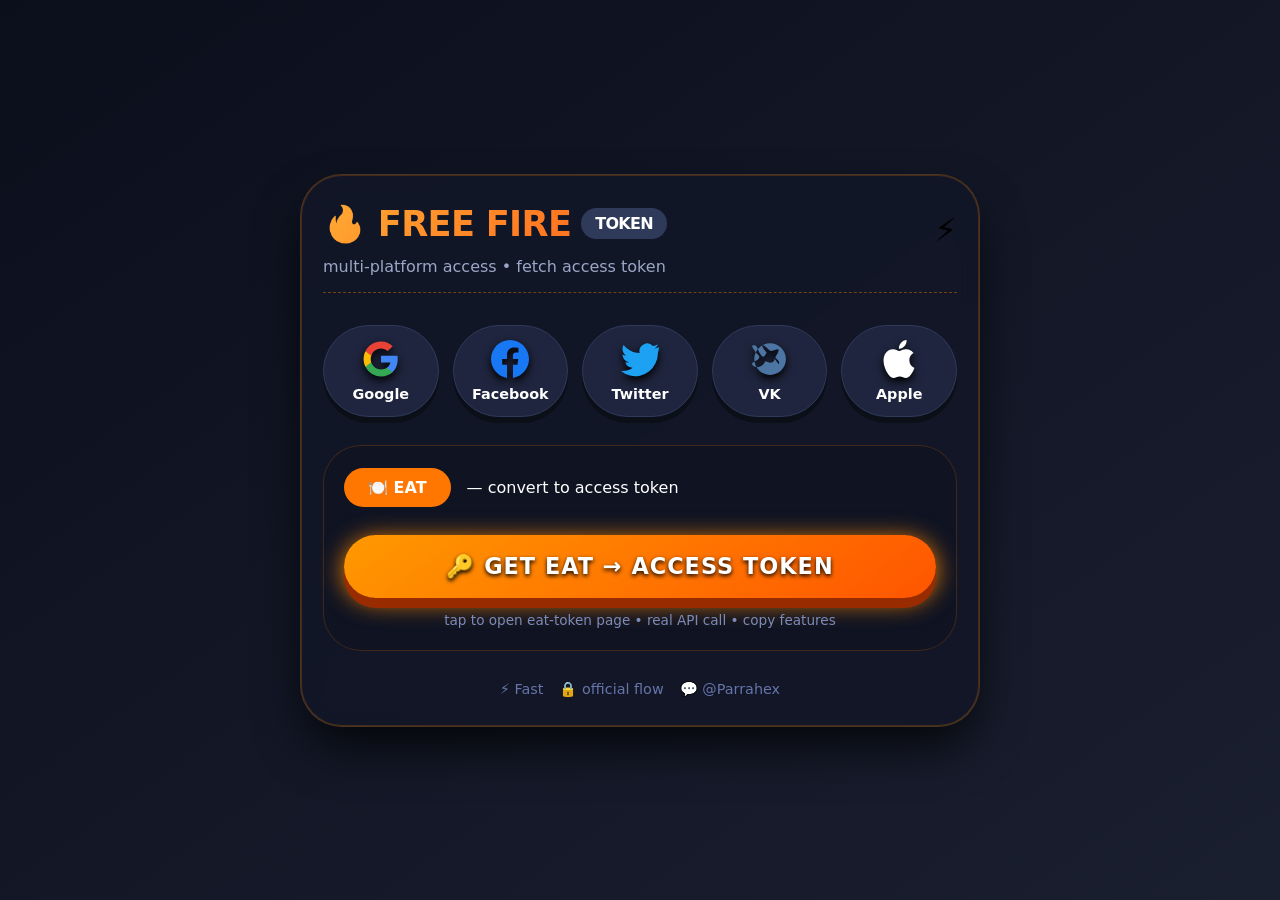
==== index.html @ 9a8975c7 "Add files via upload" ====
<!DOCTYPE html>
<html lang="en">
<head>
    <meta charset="UTF-8">
    <meta name="viewport" content="width=device-width, initial-scale=1.0, maximum-scale=1.0, user-scalable=yes">
    <title>FreeFire · Access Token</title>
    <link rel="stylesheet" href="style.css">
</head>
<body>
    <div class="card">
        <div style="display: flex; align-items: center; justify-content: space-between;">
            <h1>🔥 FREE FIRE <span class="badge">TOKEN</span></h1>
            <div class="emoji-large">⚡</div>
        </div>
        <div class="sub">multi‑platform access • fetch access token</div>

        <!-- platform buttons with logos -->
        <div class="platform-grid">
            <!-- Google (platform 8) -->
            <a class="platform-btn" href="https://auth.garena.com/universal/oauth?platform=8&response_type=code&locale=en-SG&client_id=100067&redirect_uri=https://api.ff.garena.co.id/auth/auth/callback_n?site=https://api-ticket.ff.gameid.garena.co.id/oauth/callback_redirect/">
                <svg viewBox="0 0 24 24" width="38" height="38" fill="white"><path d="M22.56 12.25c0-.78-.07-1.53-.2-2.25H12v4.26h5.92c-.26 1.37-1.04 2.53-2.21 3.31v2.77h3.57c2.08-1.92 3.28-4.74 3.28-8.09z" fill="#4285F4"/><path d="M12 23c2.97 0 5.46-.98 7.28-2.66l-3.57-2.77c-.98.66-2.23 1.06-3.71 1.06-2.86 0-5.29-1.93-6.16-4.53H2.18v2.84C3.99 20.53 7.7 23 12 23z" fill="#34A853"/><path d="M5.84 14.09c-.22-.66-.35-1.36-.35-2.09s.13-1.43.35-2.09V7.07H2.18C1.43 8.55 1 10.22 1 12s.43 3.45 1.18 4.93l2.85-2.22.81-.62z" fill="#FBBC05"/><path d="M12 5.38c1.62 0 3.06.56 4.21 1.64l3.15-3.15C17.45 2.09 14.97 1 12 1 7.7 1 3.99 3.47 2.18 7.07l3.66 2.84c.87-2.6 3.3-4.53 6.16-4.53z" fill="#EA4335"/></svg>
                <span>Google</span>
            </a>
            <!-- Facebook (platform 3) -->
            <a class="platform-btn" href="https://auth.garena.com/universal/oauth?platform=3&response_type=code&locale=en-SG&client_id=100067&redirect_uri=https://api.ff.garena.co.id/auth/auth/callback_n?site=https://api-ticket.ff.gameid.garena.co.id/oauth/callback_redirect/">
                <svg viewBox="0 0 24 24" width="38" height="38" fill="#1877F2"><path d="M24 12.073C24 5.404 18.627 0 12 0S0 5.404 0 12.073C0 18.1 4.388 23.095 10.125 24v-8.437H7.078v-3.49h3.047v-2.66c0-3.025 1.792-4.697 4.533-4.697 1.313 0 2.686.236 2.686.236v2.97h-1.513c-1.491 0-1.956.93-1.956 1.886v2.264h3.328l-.532 3.49h-2.796V24C19.612 23.095 24 18.1 24 12.073z"/></svg>
                <span>Facebook</span>
            </a>
            <!-- Twitter (platform 11) -->
            <a class="platform-btn" href="https://auth.garena.com/universal/oauth?platform=11&response_type=code&locale=en-SG&client_id=100067&redirect_uri=https://api.ff.garena.co.id/auth/auth/callback_n?site=https://api-ticket.ff.gameid.garena.co.id/oauth/callback_redirect/">
                <svg viewBox="0 0 24 24" width="38" height="38" fill="#1DA1F2"><path d="M23.953 4.57a10 10 0 01-2.825.775 4.958 4.958 0 002.163-2.723c-.951.555-2.005.959-3.127 1.184a4.92 4.92 0 00-8.384 4.482C7.69 8.095 4.067 6.13 1.64 3.162a4.822 4.822 0 00-.666 2.475c0 1.71.87 3.213 2.188 4.096a4.904 4.904 0 01-2.228-.616v.06a4.923 4.923 0 003.946 4.827 4.996 4.996 0 01-2.212.085 4.937 4.937 0 004.604 3.417 9.868 9.868 0 01-6.102 2.104c-.39 0-.779-.023-1.17-.067a13.995 13.995 0 0021.775-4.783 13.94 13.94 0 001.543-6.126c0-.21-.005-.42-.015-.63A9.935 9.935 0 0024 4.59z"/></svg>
                <span>Twitter</span>
            </a>
            <!-- VK (platform 5) -->
            <a class="platform-btn" href="https://auth.garena.com/universal/oauth?platform=5&response_type=code&locale=en-SG&client_id=100067&redirect_uri=https://api.ff.garena.co.id/auth/auth/callback_n?site=https://api-ticket.ff.gameid.garena.co.id/oauth/callback_redirect/">
                <svg viewBox="0 0 24 24" width="38" height="38" fill="#4C75A3"><path d="M12.075 22.075c-5.523 0-10-4.477-10-10s4.477-10 10-10 10 4.477 10 10-4.477 10-10 10zm5.507-6.834c.342-.6.294-1.71-.893-2.747l-.016-.014c-.994-.875-1.44-1.024-1.163-1.693.183-.443.869-1.586 1.316-2.401.595-1.09.823-1.986.476-2.345-.32-.33-1.356-.145-2.332.212l-.106.04c-.476.176-.988.388-1.424.548-.7.255-1.437-.035-1.8-.343-.785-.665-1.408-1.296-1.836-1.825-.563-.69-2.078-1.717-2.63-1.318-.31.226.043 1.128.742 2.165.639.952 1.376 1.771 1.693 2.042.202.173.287.395.216.566-.148.351-.67 1.164-1.012 1.68-.393.592-.807.713-1.164.713-.876 0-2.07-1.916-2.76-3.402-.543-1.168-.942-2.202-1.076-2.572-.19-.523-.506-.89-1.024-1.084-.664-.25-1.956-.307-2.068.289-.088.474.446 1.269 1.187 2.389.96 1.445 1.982 2.633 2.558 3.224.476.493.744.948.814 1.248.058.253-.038.548-.242.86-.414.633-1.234 1.26-1.918 1.668-1.033.616-1.977.965-2.266 1.375-.342.485-.066 1.343.504 1.79 1.129.883 2.668 1.103 4.017.599 1.092-.407 2.058-1.12 2.735-1.926.442-.526.818-1.095 1.092-1.663.127.075.256.148.387.216 1.286.666 2.878 1.031 3.96.521 1.018-.478 1.484-1.621 1.181-2.342z"/></svg>
                <span>VK</span>
            </a>
            <!-- Apple (platform 10) -->
            <a class="platform-btn" href="https://auth.garena.com/universal/oauth?platform=10&response_type=code&locale=en-SG&client_id=100067&redirect_uri=https://api.ff.garena.co.id/auth/auth/callback_n?site=https://api-ticket.ff.gameid.garena.co.id/oauth/callback_redirect/">
                <svg viewBox="0 0 24 24" width="38" height="38" fill="#ffffff"><path d="M12.152 6.896c-.948 0-2.415-1.078-3.96-1.04-2.04.027-3.91 1.183-4.961 3.014-2.117 3.675-.546 9.103 1.519 12.09 1.013 1.454 2.208 3.09 3.792 3.039 1.52-.065 2.09-.987 3.935-.987 1.831 0 2.369.987 3.96.948 1.637-.026 2.676-1.48 3.676-2.948 1.156-1.688 1.636-3.325 1.662-3.415-.039-.013-3.182-1.221-3.22-4.857-.026-3.04 2.48-4.494 2.597-4.559-1.429-2.09-3.623-2.324-4.39-2.376-2-.156-3.675 1.09-4.61 1.09zM15.53 3.83c.843-1.012 1.4-2.427 1.245-3.83-1.207.052-2.662.805-3.532 1.818-.78.896-1.454 2.338-1.273 3.714 1.338.104 2.715-.69 3.56-1.702z"/></svg>
                <span>Apple</span>
            </a>
        </div>

        <!-- EAT token section -->
        <div class="eat-section">
            <div style="display: flex; gap: 16px; align-items: center; margin-bottom: 28px;">
                <span class="eat-badge">🍽️ EAT</span>
                <span style="color: white;">— convert to access token</span>
            </div>
            <div class="input-group">
                <a href="eattoken.html" class="btn-primary" style="text-decoration: none; text-align: center; display: block;">🔑 GET EAT → ACCESS TOKEN</a>
            </div>
            <p class="note">tap to open eat‑token page • real API call • copy features</p>
        </div>

        <div class="footer-credit">
            <span>⚡ Fast</span>
            <span>🔒 official flow</span>
            <span>💬 @Parrahex</span>
        </div>
    </div>
</body>
</html>
---- style.css ----
/* style.css - FreeFire Theme - Mobile & Desktop Friendly */

* {
    margin: 0;
    padding: 0;
    box-sizing: border-box;
    font-family: 'Segoe UI', Roboto, system-ui, -apple-system, sans-serif;
}

body {
    background: linear-gradient(145deg, #0b0f1c 0%, #1a1f30 100%);
    min-height: 100vh;
    display: flex;
    align-items: center;
    justify-content: center;
    padding: 16px;
}

.card {
    max-width: 680px;
    width: 100%;
    background: rgba(18, 23, 40, 0.95);
    backdrop-filter: blur(10px);
    -webkit-backdrop-filter: blur(10px);
    border: 1px solid rgba(255, 140, 0, 0.25);
    border-radius: 42px;
    padding: 28px 22px;
    box-shadow: 0 25px 50px -8px rgba(0,0,0,0.8), 0 0 0 1px #ff880033 inset;
    transition: 0.2s;
}

h1, h2 {
    font-weight: 700;
    letter-spacing: -0.02em;
    margin-bottom: 12px;
    display: flex;
    align-items: center;
    gap: 10px;
}

h1 {
    font-size: 2.2rem;
    background: linear-gradient(135deg, #ffaa33, #ff5e1a);
    -webkit-background-clip: text;
    -webkit-text-fill-color: transparent;
    background-clip: text;
}

h2 {
    color: #f0c28f;
    font-size: 1.7rem;
    border-left: 6px solid #ff7b00;
    padding-left: 18px;
}

.badge {
    font-size: 1rem;
    background: #2f3a5a;
    padding: 6px 14px;
    border-radius: 60px;
    color: white;
    -webkit-text-fill-color: white;
}

.sub {
    color: #9aa7c7;
    font-size: 1rem;
    margin-bottom: 32px;
    border-bottom: 1px dashed #ff880066;
    padding-bottom: 16px;
}

.platform-grid {
    display: grid;
    grid-template-columns: repeat(auto-fit, minmax(105px, 1fr));
    gap: 14px;
    margin: 30px 0 28px;
}

.platform-btn {
    background: #1f253e;
    border: 1.5px solid #2f3a5a;
    border-radius: 60px;
    padding: 14px 8px;
    display: flex;
    flex-direction: column;
    align-items: center;
    gap: 8px;
    color: white;
    font-weight: 600;
    font-size: 0.9rem;
    text-decoration: none;
    transition: 0.15s;
    box-shadow: 0 6px 0 #0b0f17;
}

.platform-btn:hover {
    transform: translateY(-3px);
    border-color: #ff9900;
    box-shadow: 0 9px 0 #0b0f17, 0 0 15px #ff9900aa;
}

.platform-btn:active {
    transform: translateY(4px);
    box-shadow: 0 2px 0 #0b0f17;
}

.platform-btn svg {
    filter: drop-shadow(0 4px 4px black);
}

.eat-section {
    background: #0f1322;
    border-radius: 38px;
    padding: 22px 20px;
    border: 1px solid #ff7b0033;
    margin-top: 20px;
}

.eat-badge {
    background: #ff7700;
    border-radius: 60px;
    padding: 10px 24px;
    font-weight: 700;
    color: white;
}

.input-group {
    display: flex;
    flex-direction: column;
    gap: 20px;
}

.label {
    color: #c1cef0;
    font-weight: 500;
    font-size: 1rem;
    margin-bottom: 6px;
    display: flex;
    align-items: center;
    gap: 6px;
}

.field {
    background: #1b2137;
    border: 1px solid #36405f;
    border-radius: 44px;
    padding: 16px 24px;
    width: 100%;
    font-size: 1.1rem;
    color: white;
    outline: none;
    transition: 0.2s;
}

.field:focus {
    border-color: #ff9900;
    box-shadow: 0 0 0 3px #ff990030;
}

.btn-primary {
    background: linear-gradient(145deg, #ff9900, #ff5500);
    border: none;
    border-radius: 60px;
    padding: 18px 24px;
    font-weight: 800;
    font-size: 1.4rem;
    color: white;
    text-shadow: 0 2px 4px black;
    box-shadow: 0 10px 0 #992b00, 0 4px 25px #ff8800;
    cursor: pointer;
    transition: 0.08s linear;
    width: 100%;
    letter-spacing: 1px;
}

.btn-primary:active {
    transform: translateY(6px);
    box-shadow: 0 4px 0 #992b00, 0 6px 20px #ffaa00;
}

.result-card {
    background: #050914;
    border-radius: 32px;
    padding: 22px;
    margin: 28px 0 10px;
    border: 1px solid #ffaa3350;
    word-break: break-word;
}

.data-row {
    display: flex;
    flex-wrap: wrap;
    justify-content: space-between;
    align-items: center;
    border-bottom: 1px solid #2f3a5a;
    padding: 14px 8px;
    color: #e1e9ff;
    gap: 10px;
}

.data-row:last-child {
    border-bottom: none;
}

.data-label {
    font-weight: 300;
    color: #ffb05c;
    min-width: 120px;
}

.data-value {
    font-weight: 600;
    background: #1e253f;
    padding: 8px 18px;
    border-radius: 40px;
    display: inline-flex;
    align-items: center;
    gap: 16px;
    word-break: break-all;
}

.copy-btn {
    background: #2e3b5b;
    border: none;
    border-radius: 30px;
    padding: 8px 18px;
    font-weight: 600;
    color: white;
    cursor: pointer;
    font-size: 0.9rem;
    box-shadow: 0 4px 0 #121725;
    transition: 0.1s;
    min-width: 70px;
}

.copy-btn:active {
    transform: translateY(4px);
    box-shadow: none;
}

.note {
    color: #7c8bb8;
    font-size: 0.85rem;
    margin-top: 14px;
    text-align: center;
}

.back-link {
    display: inline-block;
    margin-top: 24px;
    color: #ffb870;
    text-decoration: none;
    font-weight: 600;
    border: 1px solid #ff8800;
    padding: 12px 28px;
    border-radius: 60px;
    background: #1f1f3a50;
}

.back-link:hover {
    background: #ff880020;
}

.footer-credit {
    margin-top: 30px;
    color: #6575a8;
    font-size: 0.9rem;
    display: flex;
    justify-content: center;
    gap: 16px;
}

.emoji-large {
    font-size: 2rem;
}

/* Mobile optimizations */
@media (max-width: 480px) {
    .card {
        padding: 20px 16px;
        border-radius: 32px;
    }
    
    h1 {
        font-size: 1.8rem;
    }
    
    .platform-grid {
        grid-template-columns: repeat(2, 1fr);
        gap: 10px;
    }
    
    .data-row {
        flex-direction: column;
        align-items: flex-start;
    }
    
    .data-value {
        width: 100%;
        justify-content: space-between;
    }
    
    .btn-primary {
        font-size: 1.2rem;
        padding: 16px;
    }
}
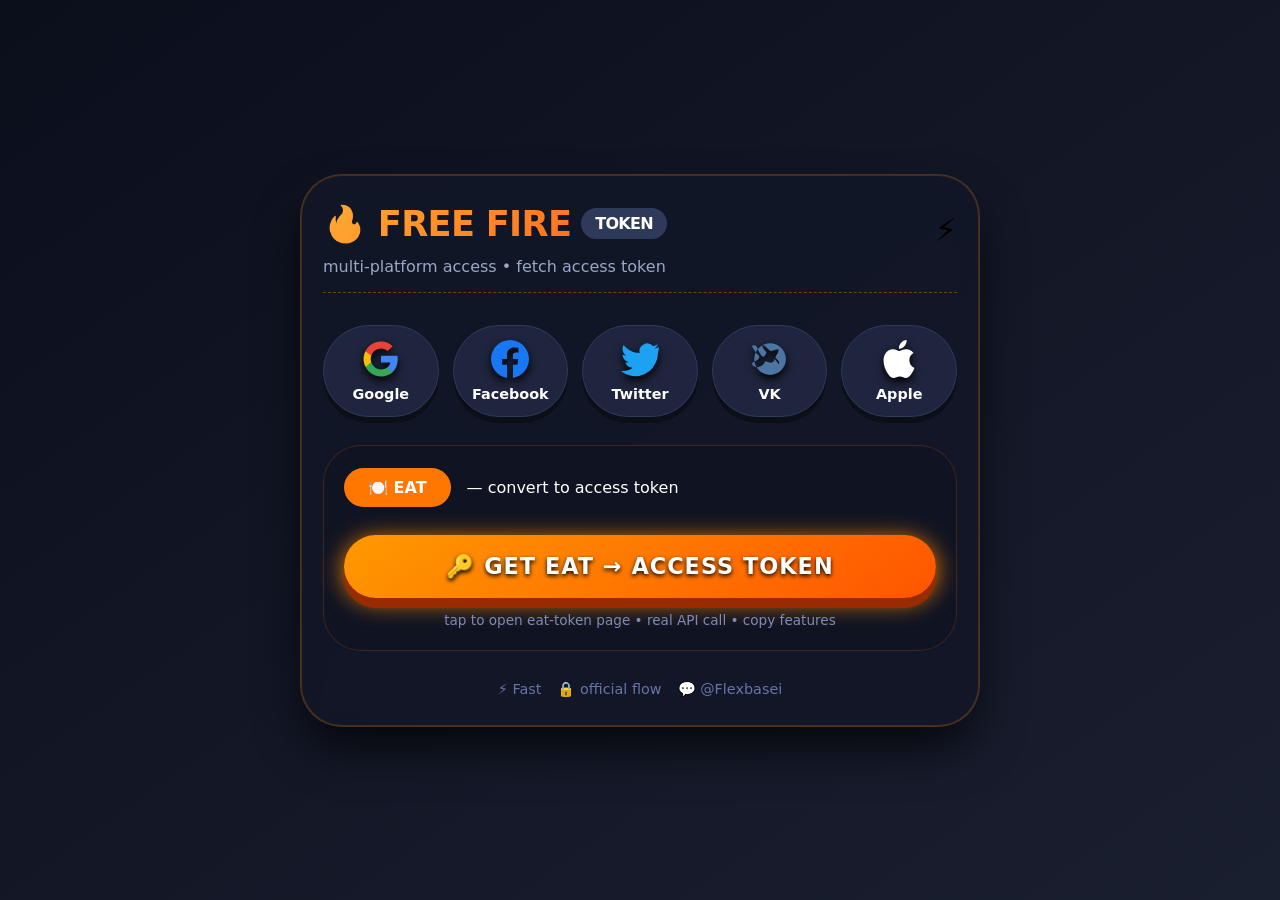
==== commit 3377c9ab: "Update index.html" ====
--- a/index.html
+++ b/index.html
@@ -18,7 +18,7 @@
         <div class="platform-grid">
             <!-- Google (platform 8) -->
             <a class="platform-btn" href="https://auth.garena.com/universal/oauth?platform=8&response_type=code&locale=en-SG&client_id=100067&redirect_uri=https://api.ff.garena.co.id/auth/auth/callback_n?site=https://api-ticket.ff.gameid.garena.co.id/oauth/callback_redirect/">
-                <svg viewBox="0 0 24 24" width="38" height="38" fill="white"><path d="M22.56 12.25c0-.78-.07-1.53-.2-2.25H12v4.26h5.92c-.26 1.37-1.04 2.53-2.21 3.31v2.77h3.57c2.08-1.92 3.28-4.74 3.28-8.09z" fill="#4285F4"/><path d="M12 23c2.97 0 5.46-.98 7.28-2.66l-3.57-2.77c-.98.66-2.23 1.06-3.71 1.06-2.86 0-5.29-1.93-6.16-4.53H2.18v2.84C3.99 20.53 7.7 23 12 23z" fill="#34A853"/><path d="M5.84 14.09c-.22-.66-.35-1.36-.35-2.09s.13-1.43.35-2.09V7.07H2.18C1.43 8.55 1 10.22 1 12s.43 3.45 1.18 4.93l2.85-2.22.81-.62z" fill="#FBBC05"/><path d="M12 5.38c1.62 0 3.06.56 4.21 1.64l3.15-3.15C17.45 2.09 14.97 1 12 1 7.7 1 3.99 3.47 2.18 7.07l3.66 2.84c.87-2.6 3.3-4.53 6.16-4.53z" fill="#EA4335"/></svg>
+                <svg viewBox="0 0 24 24" width="38" height="38"><path d="M22.56 12.25c0-.78-.07-1.53-.2-2.25H12v4.26h5.92c-.26 1.37-1.04 2.53-2.21 3.31v2.77h3.57c2.08-1.92 3.28-4.74 3.28-8.09z" fill="#4285F4"/><path d="M12 23c2.97 0 5.46-.98 7.28-2.66l-3.57-2.77c-.98.66-2.23 1.06-3.71 1.06-2.86 0-5.29-1.93-6.16-4.53H2.18v2.84C3.99 20.53 7.7 23 12 23z" fill="#34A853"/><path d="M5.84 14.09c-.22-.66-.35-1.36-.35-2.09s.13-1.43.35-2.09V7.07H2.18C1.43 8.55 1 10.22 1 12s.43 3.45 1.18 4.93l2.85-2.22.81-.62z" fill="#FBBC05"/><path d="M12 5.38c1.62 0 3.06.56 4.21 1.64l3.15-3.15C17.45 2.09 14.97 1 12 1 7.7 1 3.99 3.47 2.18 7.07l3.66 2.84c.87-2.6 3.3-4.53 6.16-4.53z" fill="#EA4335"/></svg>
                 <span>Google</span>
             </a>
             <!-- Facebook (platform 3) -->
@@ -58,8 +58,8 @@
         <div class="footer-credit">
             <span>⚡ Fast</span>
             <span>🔒 official flow</span>
-            <span>💬 @Parrahex</span>
+            <span>💬 @Flexbasei</span>
         </div>
     </div>
 </body>
-</html>+</html>
--- a/style.css
+++ b/style.css
@@ -209,6 +209,42 @@
     min-width: 120px;
 }
 
+/* Black background for UID and values with white stroke */
+.data-value.black-bg {
+    background: #000000;
+    border: 2px solid #ffffff;
+    border-radius: 40px;
+    padding: 8px 18px;
+    display: inline-flex;
+    align-items: center;
+    gap: 16px;
+    word-break: break-all;
+    color: #ffffff;
+    font-weight: 600;
+    box-shadow: 0 0 10px rgba(255,255,255,0.2);
+}
+
+/* White stroke button */
+.copy-btn.white-stroke {
+    background: #000000;
+    border: 2px solid #ffffff;
+    border-radius: 30px;
+    padding: 8px 18px;
+    font-weight: 600;
+    color: white;
+    cursor: pointer;
+    font-size: 0.9rem;
+    box-shadow: 0 4px 0 #333333;
+    transition: 0.1s;
+    min-width: 70px;
+}
+
+.copy-btn.white-stroke:active {
+    transform: translateY(4px);
+    box-shadow: none;
+}
+
+/* Regular data value (fallback) */
 .data-value {
     font-weight: 600;
     background: #1e253f;
@@ -296,7 +332,7 @@
         align-items: flex-start;
     }
     
-    .data-value {
+    .data-value.black-bg, .data-value {
         width: 100%;
         justify-content: space-between;
     }
@@ -305,4 +341,4 @@
         font-size: 1.2rem;
         padding: 16px;
     }
-}+    }
